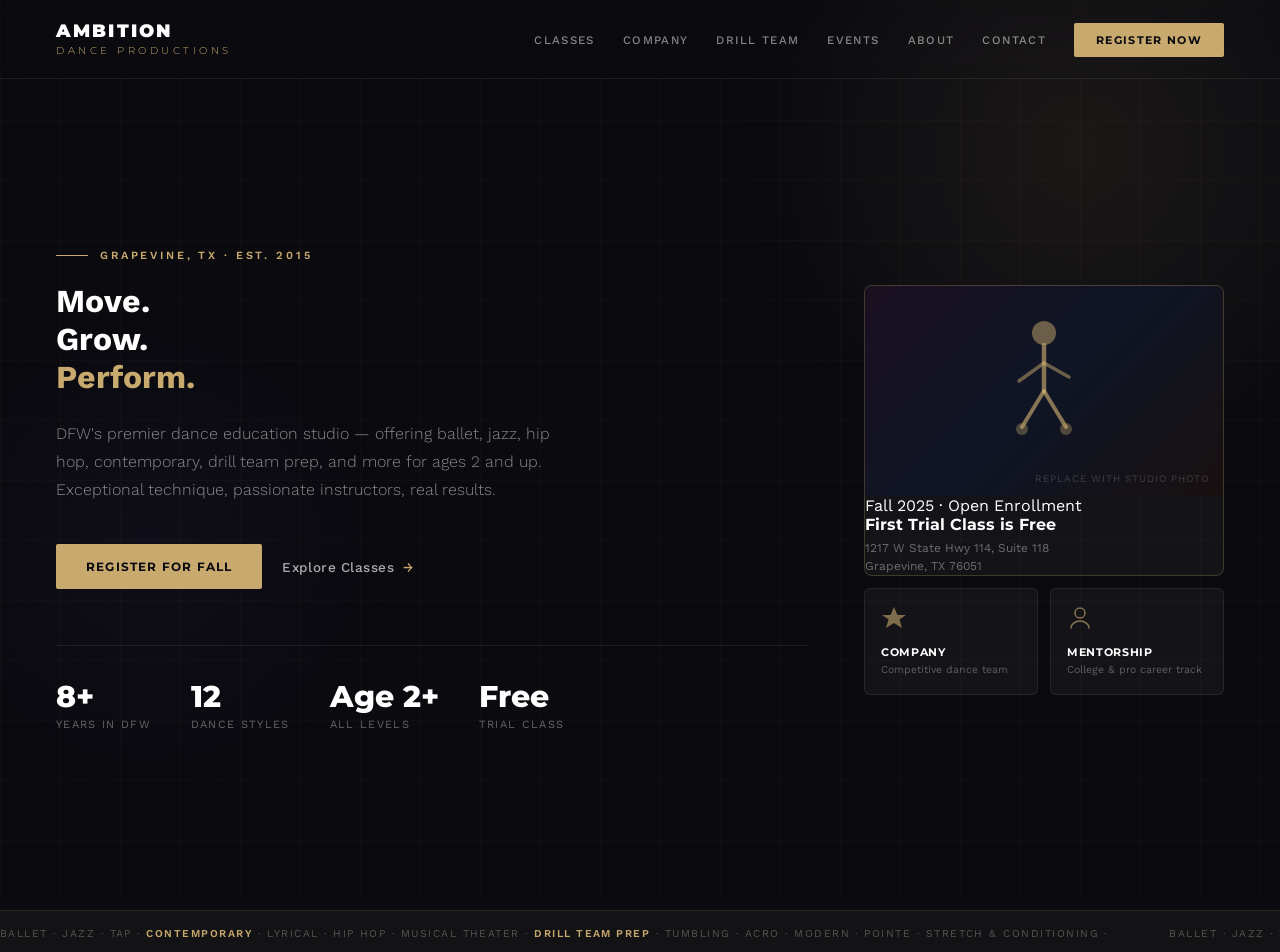
==== ADP/index.html @ f242ebd2 "ADP First Pushing changes first time." ====
<!DOCTYPE html>
<html lang="en">
<head>
  <link rel="stylesheet" href="global.css" />
  <meta charset="UTF-8" />
  <meta name="viewport" content="width=device-width, initial-scale=1.0" />
  <title>Ambition Dance Productions</title>
  <style>
    /* ── BACKGROUND EFFECTS ── */
    

    

    

    /* ── CONTAINER ── */
    

    /* ── HERO ── */
    .hero {
      position: relative;
      z-index: 10;
      min-height: calc(100vh - 69px);
      display: flex;
      align-items: center;
    }

    .hero-inner {
      display: grid;
      grid-template-columns: 1fr 360px;
      gap: 56px;
      align-items: center;
      padding: 72px 0 80px;
      width: 100%;
    }

    /* ── LEFT COLUMN ── */
    .hero-left {
      animation: fadeUp 0.7s ease both;
    }

    
      to   { opacity: 1; transform: translateY(0); }
    }

    

    

    

    h1 {
      font-family: var(--font-display);
      font-weight: 900;
      font-size: clamp(44px, 6vw, 68px);
      line-height: 1.0;
      color: #fff;
      text-transform: uppercase;
      letter-spacing: -0.02em;
      margin-bottom: 8px;
    }

    h1 em {
      font-style: normal;
      color: var(--gold);
    }

    .subhead {
      font-family: var(--font-body);
      font-weight: 300;
      font-size: 16px;
      line-height: 1.75;
      color: var(--text-muted);
      max-width: 500px;
      margin: 24px 0 40px;
    }

    .ctas {
      display: flex;
      align-items: center;
      gap: 20px;
      flex-wrap: wrap;
    }

    

    

    .btn-secondary {
      display: inline-flex;
      align-items: center;
      gap: 8px;
      color: rgba(255, 255, 255, 0.65);
      font-family: var(--font-body);
      font-weight: 500;
      font-size: 13.5px;
      letter-spacing: 0.04em;
      text-decoration: none;
      transition: color 0.2s;
    }

    .btn-secondary::after {
      content: '→';
      color: var(--gold);
      transition: transform 0.2s;
    }

    .btn-secondary:hover {
      color: #fff;
    }

    .btn-secondary:hover::after {
      transform: translateX(4px);
    }

    /* ── STATS ── */
    .stats {
      display: flex;
      gap: 40px;
      margin-top: 56px;
      padding-top: 36px;
      border-top: 0.5px solid var(--border);
      flex-wrap: wrap;
      animation: fadeUp 0.7s 0.2s ease both;
    }

    .stat-num {
      font-family: var(--font-display);
      font-weight: 800;
      font-size: 30px;
      color: #fff;
      line-height: 1;
    }

    .stat-label {
      font-family: var(--font-body);
      font-size: 11px;
      font-weight: 400;
      color: rgba(255, 255, 255, 0.38);
      letter-spacing: 0.12em;
      text-transform: uppercase;
      margin-top: 6px;
    }

    /* ── RIGHT COLUMN ── */
    .hero-right {
      display: flex;
      flex-direction: column;
      gap: 12px;
      animation: fadeUp 0.7s 0.1s ease both;
    }

    .card-main {
      background: var(--bg-card);
      border: 0.5px solid var(--border-gold);
      border-radius: 8px;
      overflow: hidden;
    }

    .card-image {
      height: 210px;
      background: linear-gradient(135deg, #1a1020 0%, #0f1525 50%, #181010 100%);
      display: flex;
      align-items: center;
      justify-content: center;
      position: relative;
    }

    .card-image-label {
      position: absolute;
      bottom: 12px;
      right: 14px;
      font-family: var(--font-body);
      font-size: 10px;
      color: rgba(255, 255, 255, 0.18);
      letter-spacing: 0.1em;
      text-transform: uppercase;
    }

    .card-

    .card-badge {
      display: inline-block;
      background: rgba(200, 169, 110, 0.10);
      border: 0.5px solid rgba(200, 169, 110, 0.28);
      color: var(--gold);
      font-family: var(--font-body);
      font-size: 10px;
      font-weight: 600;
      letter-spacing: 0.15em;
      text-transform: uppercase;
      padding: 4px 10px;
      border-radius: 2px;
      margin-bottom: 12px;
    }

    .card-title {
      font-family: var(--font-display);
      font-weight: 700;
      font-size: 16px;
      color: #fff;
      margin-bottom: 5px;
    }

    .card-sub {
      font-family: var(--font-body);
      font-size: 12px;
      color: rgba(255, 255, 255, 0.38);
      line-height: 1.5;
    }

    /* ── MINI CARDS ── */
    .mini-cards {
      display: grid;
      grid-template-columns: 1fr 1fr;
      gap: 12px;
    }

    .mini-card {
      background: var(--bg-card);
      border: 0.5px solid var(--border);
      border-radius: 6px;
      padding: 16px;
      transition: border-color 0.2s, background 0.2s;
      text-decoration: none;
      display: block;
    }

    .mini-card:hover {
      border-color: var(--border-gold);
      background: rgba(200, 169, 110, 0.04);
    }

    .mini-icon {
      width: 26px;
      height: 26px;
      margin-bottom: 10px;
    }

    .mini-title {
      font-family: var(--font-display);
      font-size: 11px;
      font-weight: 700;
      color: #fff;
      text-transform: uppercase;
      letter-spacing: 0.06em;
      margin-bottom: 4px;
    }

    .mini-sub {
      font-family: var(--font-body);
      font-size: 10.5px;
      color: rgba(255, 255, 255, 0.32);
      line-height: 1.4;
    }

    /* ── TICKER ── */
    

    

    

    

    
      to   { transform: translateX(-50%); }
    }

    /* ── DANCE FIGURE SVG ── */
    .dance-figure {
      opacity: 0.85;
    }

    /* ── RESPONSIVE ── */
    @media (max-width: 900px) {
      

      .hero {
        min-height: auto;
      }

      .hero-inner {
        grid-template-columns: 1fr;
        padding: 48px 0 60px;
        gap: 48px;
      }

      .hero-right {
        order: -1;
      }

      h1 {
        font-size: 44px;
      }
    }
  </style>
</head>
<body>

  <!-- Background -->
  <div class="bg-grid" aria-hidden="true"></div>
  <div class="bg-glow-1" aria-hidden="true"></div>
  <div class="bg-glow-2" aria-hidden="true"></div>

  <!-- Navigation -->
<!-- Hero -->
  <main class="hero">
    <div class="container">
      <div class="hero-inner">

        <!-- Left: Copy -->
        <div class="hero-left">
      <div class="eyebrow">
        <div class="eyebrow-line"></div>
        <span class="eyebrow-text">Grapevine, TX &middot; Est. 2015</span>
      </div>

      <h1>Move.<br>Grow.<br><em>Perform.</em></h1>

      <p class="subhead">
        DFW's premier dance education studio — offering ballet, jazz, hip hop, contemporary, drill team prep, and more for ages 2 and up. Exceptional technique, passionate instructors, real results.
      </p>

      <div class="ctas">
        <a class="btn-primary" href="https://app.thestudiodirector.com/ambitiondancepro/portal.sd">
          Register for Fall
        </a>
        <a class="btn-secondary" href="https://ambitiondancepro.com/schedule/">
          Explore Classes
        </a>
      </div>

      <div class="stats">
        <div>
          <div class="stat-num">8+</div>
          <div class="stat-label">Years in DFW</div>
        </div>
        <div>
          <div class="stat-num">12</div>
          <div class="stat-label">Dance Styles</div>
        </div>
        <div>
          <div class="stat-num">Age 2+</div>
          <div class="stat-label">All Levels</div>
        </div>
        <div>
          <div class="stat-num">Free</div>
          <div class="stat-label">Trial Class</div>
        </div>
      </div>
    </div>

    <!-- Right: Visual Cards -->
    <div class="hero-right">

      <div class="card-main">
        <div class="card-image">
          <!-- Replace this SVG with a real photo using <img> or background-image -->
          <svg class="dance-figure" width="80" height="145" viewBox="0 0 80 145" fill="none" xmlns="http://www.w3.org/2000/svg" aria-hidden="true">
            <ellipse cx="40" cy="14" rx="12" ry="12" fill="rgba(200,169,110,0.5)"/>
            <path d="M40 26 L40 72" stroke="rgba(200,169,110,0.65)" stroke-width="4.5" stroke-linecap="round"/>
            <path d="M40 72 L18 108" stroke="rgba(200,169,110,0.65)" stroke-width="4" stroke-linecap="round"/>
            <path d="M40 72 L62 108" stroke="rgba(200,169,110,0.65)" stroke-width="4" stroke-linecap="round"/>
            <path d="M40 44 L15 62" stroke="rgba(200,169,110,0.5)" stroke-width="3.5" stroke-linecap="round"/>
            <path d="M40 44 L65 58" stroke="rgba(200,169,110,0.5)" stroke-width="3.5" stroke-linecap="round"/>
            <circle cx="18" cy="110" r="6" fill="rgba(200,169,110,0.35)"/>
            <circle cx="62" cy="110" r="6" fill="rgba(200,169,110,0.35)"/>
          </svg>
          <span class="card-image-label">Replace with studio photo</span>
        </div>
        <div class="card-body">
          <div class="card-badge">Fall 2025 &middot; Open Enrollment</div>
          <p class="card-title">First Trial Class is Free</p>
          <p class="card-sub">1217 W State Hwy 114, Suite 118<br>Grapevine, TX 76051</p>
        </div>
      </div>

      <div class="mini-cards">
        <a class="mini-card" href="https://ambitiondancepro.com/company/">
          <svg class="mini-icon" viewBox="0 0 26 26" fill="none" aria-hidden="true">
            <path d="M13 2L16.5 10H25L18.5 14.5L21 23L13 18L5 23L7.5 14.5L1 10H9.5L13 2Z" fill="rgba(200,169,110,0.6)"/>
          </svg>
          <div class="mini-title">Company</div>
          <div class="mini-sub">Competitive dance team</div>
        </a>
        <a class="mini-card" href="https://ambitiondancepro.com/about-us/faculty/">
          <svg class="mini-icon" viewBox="0 0 26 26" fill="none" aria-hidden="true">
            <path d="M13 3C15.8 3 18 5.2 18 8C18 10.8 15.8 13 13 13C10.2 13 8 10.8 8 8C8 5.2 10.2 3 13 3Z" stroke="rgba(200,169,110,0.65)" stroke-width="1.5" stroke-linecap="round"/>
            <path d="M4 23C4 19.1 8.1 16 13 16C17.9 16 22 19.1 22 23" stroke="rgba(200,169,110,0.65)" stroke-width="1.5" stroke-linecap="round"/>
          </svg>
          <div class="mini-title">Mentorship</div>
          <div class="mini-sub">College &amp; pro career track</div>
        </a>
      </div>

    </div><!-- /.hero-inner -->
    </div><!-- /.container -->
  </main>

  <!-- Ticker -->
  <div class="ticker-wrap" aria-label="Dance styles offered">
    <div class="ticker-track">
      <!-- Duplicated for seamless loop -->
      <span class="ticker-item">Ballet &middot; Jazz &middot; Tap &middot; <strong>Contemporary</strong> &middot; Lyrical &middot; Hip Hop &middot; Musical Theater &middot; <strong>Drill Team Prep</strong> &middot; Tumbling &middot; Acro &middot; Modern &middot; Pointe &middot; Stretch &amp; Conditioning &middot;&nbsp;</span>
      <span class="ticker-item">Ballet &middot; Jazz &middot; Tap &middot; <strong>Contemporary</strong> &middot; Lyrical &middot; Hip Hop &middot; Musical Theater &middot; <strong>Drill Team Prep</strong> &middot; Tumbling &middot; Acro &middot; Modern &middot; Pointe &middot; Stretch &amp; Conditioning &middot;&nbsp;</span>
      <span class="ticker-item">Ballet &middot; Jazz &middot; Tap &middot; <strong>Contemporary</strong> &middot; Lyrical &middot; Hip Hop &middot; Musical Theater &middot; <strong>Drill Team Prep</strong> &middot; Tumbling &middot; Acro &middot; Modern &middot; Pointe &middot; Stretch &amp; Conditioning &middot;&nbsp;</span>
    </div>
  </div>

  <script src="nav.js"></script>
</body>
</html>
---- ADP/global.css ----
/*
 * Ambition Dance Productions — Global Stylesheet
 * ───────────────────────────────────────────────
 * Shared across all pages. Page-specific styles live in each HTML file's
 * <style> block. To update sitewide design tokens, backgrounds, containers,
 * typography, buttons, section labels, or the ticker — edit this file only.
 */

/* ── GOOGLE FONTS ── */
@import url('https://fonts.googleapis.com/css2?family=Montserrat:ital,wght@0,300;0,400;0,600;0,700;0,800;0,900;1,300&family=Work+Sans:wght@300;400;500;600&display=swap');

/* ── RESET ── */
*, *::before, *::after {
  box-sizing: border-box;
  margin: 0;
  padding: 0;
}

/* ── DESIGN TOKENS ── */
:root {
  /* ── Core palette ── */
  --gold:           #c8a96e;
  --gold-dark:      #a8893e;
  --gold-light:     rgba(200, 169, 110, 0.10);
  --gold-border:    rgba(200, 169, 110, 0.25);

  /* ── Backgrounds ── */
  --bg:             #0a0a0f;
  --bg-card:        rgba(255, 255, 255, 0.04);
  --bg-card-hover:  rgba(200, 169, 110, 0.04);

  /* ── Borders ── */
  --border:         rgba(255, 255, 255, 0.08);
  --border-gold:    rgba(200, 169, 110, 0.25);  /* alias of --gold-border */

  /* ── Text ── */
  --text-muted:     rgba(255, 255, 255, 0.52);
  --text-faint:     rgba(255, 255, 255, 0.28);

  /* ── Typography ── */
  --font-display:   'Montserrat', sans-serif;
  --font-body:      'Work Sans', sans-serif;
}

/* ── BASE ── */
html, body {
  min-height: 100%;
}

body {
  font-family: var(--font-body);
  background: var(--bg);
  color: #fff;
  overflow-x: hidden;
  -webkit-font-smoothing: antialiased;
}

/* ── BACKGROUND EFFECTS ── */
.bg-grid {
  position: fixed;
  inset: 0;
  background-image:
    linear-gradient(rgba(200, 169, 110, 0.035) 1px, transparent 1px),
    linear-gradient(90deg, rgba(200, 169, 110, 0.035) 1px, transparent 1px);
  background-size: 60px 60px;
  pointer-events: none;
  z-index: 0;
}

.bg-glow-1 {
  position: fixed;
  width: 700px;
  height: 700px;
  border-radius: 50%;
  background: radial-gradient(circle, rgba(200, 169, 110, 0.09) 0%, transparent 70%);
  top: -200px;
  right: -150px;
  pointer-events: none;
  z-index: 0;
}

.bg-glow-2 {
  position: fixed;
  width: 500px;
  height: 500px;
  border-radius: 50%;
  background: radial-gradient(circle, rgba(122, 111, 212, 0.05) 0%, transparent 70%);
  bottom: 100px;
  left: -100px;
  pointer-events: none;
  z-index: 0;
}

/* ── CONTAINER ── */
.container {
  width: 100%;
  max-width: 1440px;
  margin: 0 auto;
  padding: 0 56px;
}

/* ── BREADCRUMB ── */
.breadcrumb {
  position: relative;
  z-index: 5;
  padding: 24px 0 0;
  display: flex;
  align-items: center;
  gap: 8px;
  flex-wrap: wrap;
}

.breadcrumb a,
.breadcrumb span {
  font-size: 11px;
  letter-spacing: 0.08em;
  text-transform: uppercase;
  color: rgba(255, 255, 255, 0.28);
  text-decoration: none;
}

.breadcrumb a:hover { color: var(--gold); }
.breadcrumb .sep    { color: rgba(255, 255, 255, 0.12); }
.breadcrumb .current { color: rgba(255, 255, 255, 0.55); }

/* ── EYEBROW ── */
.eyebrow {
  display: flex;
  align-items: center;
  gap: 12px;
  margin-bottom: 20px;
}

.eyebrow-line {
  width: 32px;
  height: 1px;
  background: var(--gold);
  flex-shrink: 0;
}

.eyebrow-text {
  font-size: 11px;
  font-weight: 600;
  letter-spacing: 0.26em;
  text-transform: uppercase;
  color: var(--gold);
}

/* ── SECTION LABEL (gold rule with line) ── */
.section-label {
  font-family: var(--font-display);
  font-weight: 700;
  font-size: 10px;
  letter-spacing: 0.22em;
  text-transform: uppercase;
  color: var(--gold);
  display: flex;
  align-items: center;
  gap: 14px;
  margin-bottom: 28px;
}

.section-label::after {
  content: '';
  flex: 1;
  height: 0.5px;
  background: rgba(200, 169, 110, 0.18);
}

/* ── BUTTONS ── */
.btn-primary {
  display: inline-block;
  background: var(--gold);
  color: var(--bg);
  font-family: var(--font-display);
  font-weight: 700;
  font-size: 12px;
  letter-spacing: 0.1em;
  text-transform: uppercase;
  padding: 15px 30px;
  border-radius: 2px;
  text-decoration: none;
  border: none;
  cursor: pointer;
  transition: background 0.2s, transform 0.15s;
}

.btn-primary:hover {
  background: var(--gold-dark);
  transform: translateY(-1px);
}

.btn-outline {
  display: inline-block;
  background: transparent;
  color: rgba(255, 255, 255, 0.65);
  font-family: var(--font-display);
  font-weight: 700;
  font-size: 12px;
  letter-spacing: 0.1em;
  text-transform: uppercase;
  padding: 14px 28px;
  border-radius: 2px;
  text-decoration: none;
  border: 0.5px solid rgba(255, 255, 255, 0.18);
  transition: border-color 0.2s, color 0.2s;
}

.btn-outline:hover {
  border-color: var(--gold);
  color: var(--gold);
}

.btn-text-link {
  display: inline-flex;
  align-items: center;
  gap: 6px;
  color: rgba(255, 255, 255, 0.5);
  font-weight: 500;
  font-size: 13px;
  text-decoration: none;
  transition: color 0.2s;
}

.btn-text-link::after {
  content: '→';
  color: var(--gold);
}

.btn-text-link:hover { color: #fff; }

/* ── CARD BASE ── */
.card-base {
  background: var(--bg-card);
  border: 0.5px solid var(--border);
  border-radius: 6px;
  transition: border-color 0.18s, background 0.18s, transform 0.18s;
}

.card-base:hover {
  border-color: var(--gold-border);
  background: var(--bg-card-hover);
  transform: translateY(-2px);
}

/* ── GOLD INFO CARD ── */
.gold-card {
  background: var(--gold-light);
  border: 0.5px solid var(--gold-border);
  border-radius: 6px;
}

/* ── CHECK ITEM (used in lists across pages) ── */
.check-item {
  display: flex;
  align-items: flex-start;
  gap: 12px;
}

.check-item svg { flex-shrink: 0; margin-top: 1px; }

.check-item span {
  font-size: 13.5px;
  font-weight: 300;
  color: rgba(255, 255, 255, 0.58);
  line-height: 1.65;
}

/* ── DOT ITEM (used in feature / goal lists) ── */
.dot-item {
  display: flex;
  align-items: center;
  gap: 10px;
  background: var(--bg-card);
  border: 0.5px solid var(--border);
  border-radius: 4px;
  padding: 13px 16px;
  transition: border-color 0.18s;
}

.dot-item:hover { border-color: var(--gold-border); }

.dot-item .dot {
  width: 5px;
  height: 5px;
  border-radius: 50%;
  background: var(--gold);
  flex-shrink: 0;
}

.dot-item span {
  font-size: 13px;
  color: rgba(255, 255, 255, 0.6);
}

/* ── BOTTOM CTA SECTION ── */
.bottom-cta {
  position: relative;
  z-index: 5;
  padding: 72px 0 80px;
  text-align: center;
}

.bottom-cta h2 {
  font-family: var(--font-display);
  font-weight: 900;
  font-size: clamp(28px, 4vw, 44px);
  text-transform: uppercase;
  letter-spacing: -0.01em;
  color: #fff;
  margin-bottom: 14px;
}

.bottom-cta h2 em {
  font-style: normal;
  color: var(--gold);
}

.bottom-cta p {
  font-size: 15px;
  font-weight: 300;
  color: var(--text-muted);
  line-height: 1.7;
  max-width: 460px;
  margin: 0 auto 32px;
}

.cta-buttons {
  display: flex;
  justify-content: center;
  align-items: center;
  gap: 16px;
  flex-wrap: wrap;
}

/* ── TICKER ── */
.ticker-wrap {
  position: relative;
  z-index: 10;
  background: rgba(200, 169, 110, 0.05);
  border-top: 0.5px solid rgba(200, 169, 110, 0.12);
  padding: 11px 0;
  overflow: hidden;
  white-space: nowrap;
}

.ticker-track {
  display: inline-flex;
  gap: 56px;
  animation: ticker 30s linear infinite;
}

.ticker-item {
  font-family: var(--font-body);
  font-size: 10.5px;
  color: rgba(255, 255, 255, 0.28);
  letter-spacing: 0.14em;
  text-transform: uppercase;
  flex-shrink: 0;
}

.ticker-item strong {
  color: var(--gold);
  font-weight: 600;
}

@keyframes ticker {
  from { transform: translateX(0); }
  to   { transform: translateX(-33.333%); }
}

/* ── PAGE HERO (shared hero block pattern) ── */
.page-hero {
  position: relative;
  z-index: 5;
  padding: 48px 0 56px;
  border-bottom: 0.5px solid rgba(255, 255, 255, 0.06);
}

.page-hero h1 {
  font-family: var(--font-display);
  font-weight: 900;
  font-size: clamp(38px, 5vw, 62px);
  text-transform: uppercase;
  letter-spacing: -0.02em;
  color: #fff;
  line-height: 1.0;
  margin-bottom: 20px;
}

.page-hero h1 em {
  font-style: normal;
  color: var(--gold);
}

.hero-desc {
  font-size: 15px;
  font-weight: 300;
  color: var(--text-muted);
  line-height: 1.8;
  max-width: 540px;
  margin-bottom: 28px;
}

/* ── SECTION DIVIDER ── */
.section-block {
  position: relative;
  z-index: 5;
  padding: 64px 0;
  border-bottom: 0.5px solid rgba(255, 255, 255, 0.06);
}

/* ── ANIMATION HELPERS ── */
@keyframes fadeUp {
  from { opacity: 0; transform: translateY(24px); }
  to   { opacity: 1; transform: translateY(0); }
}

.fade-up { animation: fadeUp 0.7s ease both; }
.fade-up-delay { animation: fadeUp 0.7s 0.15s ease both; }

/* ── RESPONSIVE BASE ── */
@media (max-width: 768px) {
  .container { padding: 0 24px; }
}
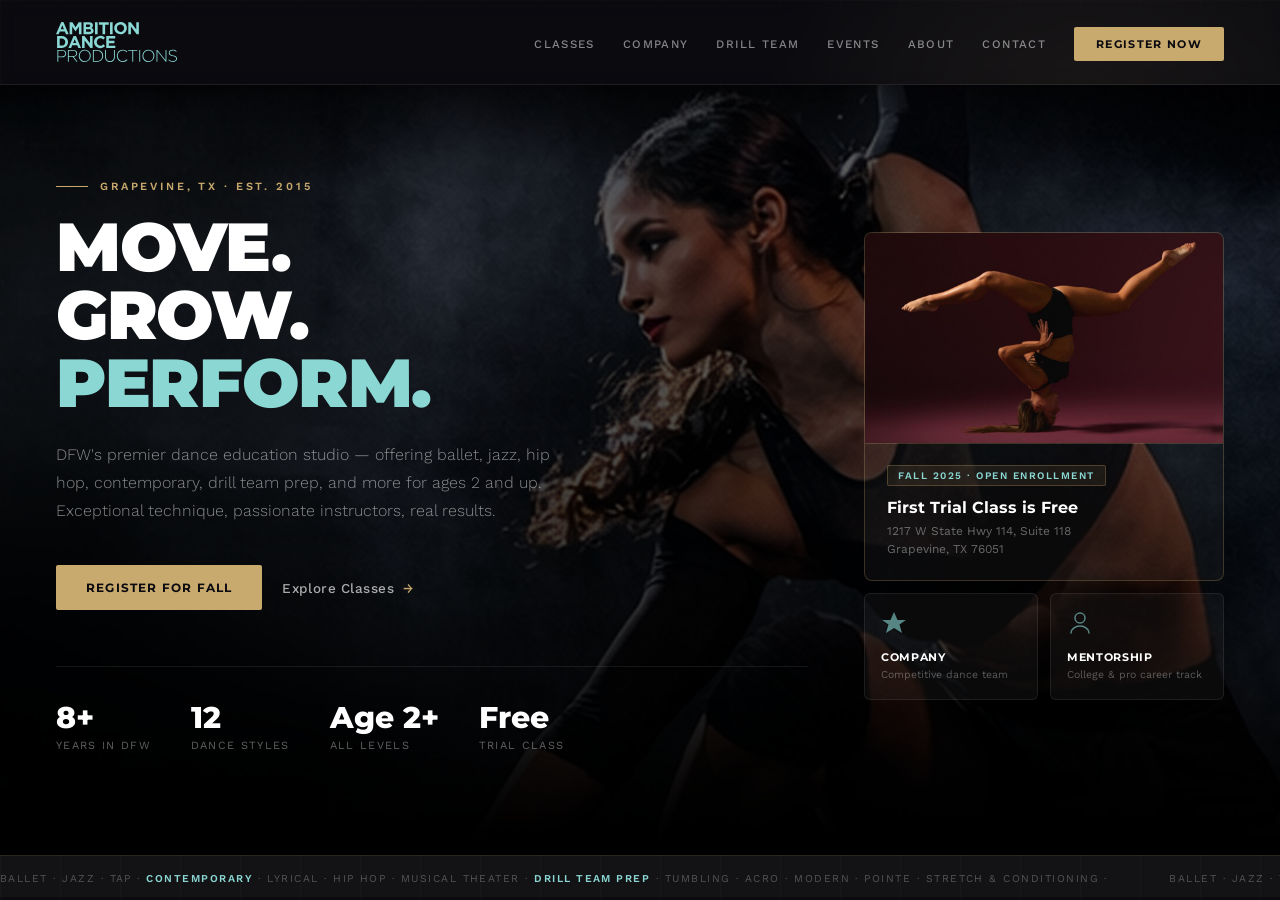
==== commit 8db35145: "Nav and Index Made changes to nav for logo. Adding some images too. Index changed." ====
--- a/ADP/index.html
+++ b/ADP/index.html
@@ -20,9 +20,12 @@
     .hero {
       position: relative;
       z-index: 10;
-      min-height: calc(100vh - 69px);
+      min-height: calc(100vh - 130px);
       display: flex;
       align-items: center;
+      background: url(./img/danceBG2.webp);
+      background-size: cover;
+      background-blend-mode: luminosity;
     }
 
     .hero-inner {
@@ -41,13 +44,26 @@
 
     
       to   { opacity: 1; transform: translateY(0); }
-    }
-
-    
-
-    
-
-    
+
+      .card-body {
+      padding: 20px 22px 22px;
+      border-top: 0.5px solid var(--border-gold);
+    }
+
+    .card-badge {
+      display: inline-block;
+      background: rgba(200, 169, 110, 0.10);
+      border: 0.5px solid rgba(200, 169, 110, 0.28);
+      color: var(--teal);
+      font-family: var(--font-body);
+      font-size: 10px;
+      font-weight: 600;
+      letter-spacing: 0.15em;
+      text-transform: uppercase;
+      padding: 4px 10px;
+      border-radius: 2px;
+      margin-bottom: 12px;
+    }
 
     h1 {
       font-family: var(--font-display);
@@ -62,7 +78,8 @@
 
     h1 em {
       font-style: normal;
-      color: var(--gold);
+      /* color: var(--gold); */
+      color: var(--teal);
     }
 
     .subhead {
@@ -159,7 +176,11 @@
 
     .card-image {
       height: 210px;
-      background: linear-gradient(135deg, #1a1020 0%, #0f1525 50%, #181010 100%);
+      /* background: linear-gradient(135deg, #1a1020 0%, #0f1525 50%, #181010 100%); */
+      background-image: url(./img/headstand.webp);
+      background-size: cover;
+      background-position-y: -20px;
+      background-repeat: no-repeat;
       display: flex;
       align-items: center;
       justify-content: center;
@@ -357,7 +378,7 @@
       <div class="card-main">
         <div class="card-image">
           <!-- Replace this SVG with a real photo using <img> or background-image -->
-          <svg class="dance-figure" width="80" height="145" viewBox="0 0 80 145" fill="none" xmlns="http://www.w3.org/2000/svg" aria-hidden="true">
+          <!-- <svg class="dance-figure" width="80" height="145" viewBox="0 0 80 145" fill="none" xmlns="http://www.w3.org/2000/svg" aria-hidden="true">
             <ellipse cx="40" cy="14" rx="12" ry="12" fill="rgba(200,169,110,0.5)"/>
             <path d="M40 26 L40 72" stroke="rgba(200,169,110,0.65)" stroke-width="4.5" stroke-linecap="round"/>
             <path d="M40 72 L18 108" stroke="rgba(200,169,110,0.65)" stroke-width="4" stroke-linecap="round"/>
@@ -366,8 +387,8 @@
             <path d="M40 44 L65 58" stroke="rgba(200,169,110,0.5)" stroke-width="3.5" stroke-linecap="round"/>
             <circle cx="18" cy="110" r="6" fill="rgba(200,169,110,0.35)"/>
             <circle cx="62" cy="110" r="6" fill="rgba(200,169,110,0.35)"/>
-          </svg>
-          <span class="card-image-label">Replace with studio photo</span>
+          </svg> -->
+          <!-- <span class="card-image-label">Replace with studio photo</span> -->
         </div>
         <div class="card-body">
           <div class="card-badge">Fall 2025 &middot; Open Enrollment</div>
@@ -377,17 +398,17 @@
       </div>
 
       <div class="mini-cards">
-        <a class="mini-card" href="https://ambitiondancepro.com/company/">
+        <a class="mini-card" href="./ambition-dance-company.html">
           <svg class="mini-icon" viewBox="0 0 26 26" fill="none" aria-hidden="true">
-            <path d="M13 2L16.5 10H25L18.5 14.5L21 23L13 18L5 23L7.5 14.5L1 10H9.5L13 2Z" fill="rgba(200,169,110,0.6)"/>
+            <path d="M13 2L16.5 10H25L18.5 14.5L21 23L13 18L5 23L7.5 14.5L1 10H9.5L13 2Z" fill="rgba(138, 215, 212, 0.6)"/>
           </svg>
           <div class="mini-title">Company</div>
           <div class="mini-sub">Competitive dance team</div>
         </a>
-        <a class="mini-card" href="https://ambitiondancepro.com/about-us/faculty/">
+        <a class="mini-card" href="./ambition-dance-about.html">
           <svg class="mini-icon" viewBox="0 0 26 26" fill="none" aria-hidden="true">
-            <path d="M13 3C15.8 3 18 5.2 18 8C18 10.8 15.8 13 13 13C10.2 13 8 10.8 8 8C8 5.2 10.2 3 13 3Z" stroke="rgba(200,169,110,0.65)" stroke-width="1.5" stroke-linecap="round"/>
-            <path d="M4 23C4 19.1 8.1 16 13 16C17.9 16 22 19.1 22 23" stroke="rgba(200,169,110,0.65)" stroke-width="1.5" stroke-linecap="round"/>
+            <path d="M13 3C15.8 3 18 5.2 18 8C18 10.8 15.8 13 13 13C10.2 13 8 10.8 8 8C8 5.2 10.2 3 13 3Z" stroke="rgba(138, 215, 212, 0.6)" stroke-width="1.5" stroke-linecap="round"/>
+            <path d="M4 23C4 19.1 8.1 16 13 16C17.9 16 22 19.1 22 23" stroke="rgba(138, 215, 212, 0.6)" stroke-width="1.5" stroke-linecap="round"/>
           </svg>
           <div class="mini-title">Mentorship</div>
           <div class="mini-sub">College &amp; pro career track</div>
--- a/ADP/global.css
+++ b/ADP/global.css
@@ -20,9 +20,12 @@
 :root {
   /* ── Core palette ── */
   --gold:           #c8a96e;
+  /* --gold:           #d7d48a;  */
   --gold-dark:      #a8893e;
   --gold-light:     rgba(200, 169, 110, 0.10);
   --gold-border:    rgba(200, 169, 110, 0.25);
+
+  --teal: #8ad7d4;
 
   /* ── Backgrounds ── */
   --bg:             #0a0a0f;
@@ -360,7 +363,8 @@
 }
 
 .ticker-item strong {
-  color: var(--gold);
+  /* color: var(--gold); */
+  color: var(--teal);
   font-weight: 600;
 }
 
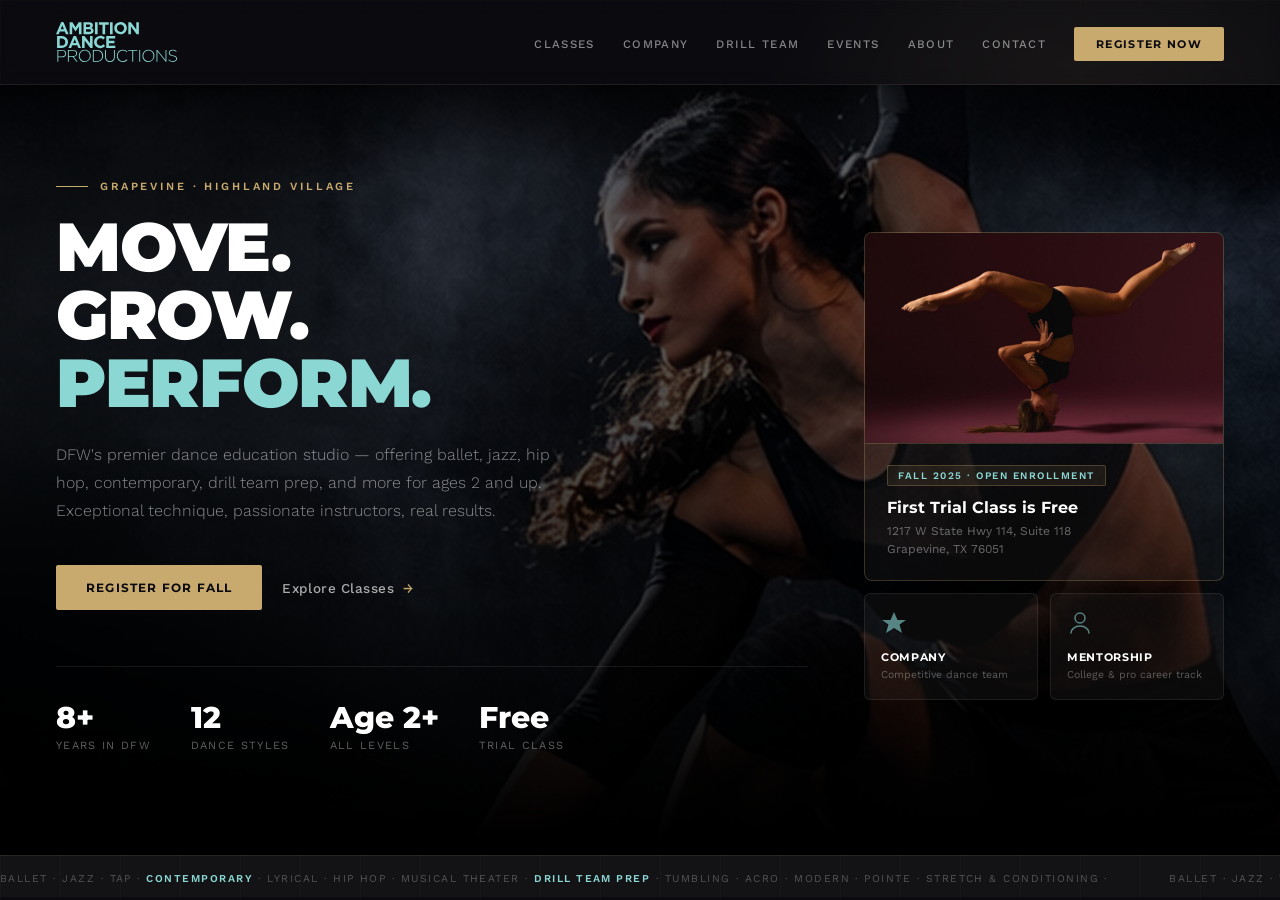
==== commit dee7215f: "Color changes etc More changes" ====
--- a/ADP/index.html
+++ b/ADP/index.html
@@ -334,7 +334,7 @@
         <div class="hero-left">
       <div class="eyebrow">
         <div class="eyebrow-line"></div>
-        <span class="eyebrow-text">Grapevine, TX &middot; Est. 2015</span>
+        <span class="eyebrow-text">Grapevine &middot; Highland Village</span>
       </div>
 
       <h1>Move.<br>Grow.<br><em>Perform.</em></h1>
--- a/ADP/global.css
+++ b/ADP/global.css
@@ -316,7 +316,7 @@
 
 .bottom-cta h2 em {
   font-style: normal;
-  color: var(--gold);
+  color: var(--teal);
 }
 
 .bottom-cta p {
@@ -394,7 +394,7 @@
 
 .page-hero h1 em {
   font-style: normal;
-  color: var(--gold);
+  color: var(--teal);
 }
 
 .hero-desc {
